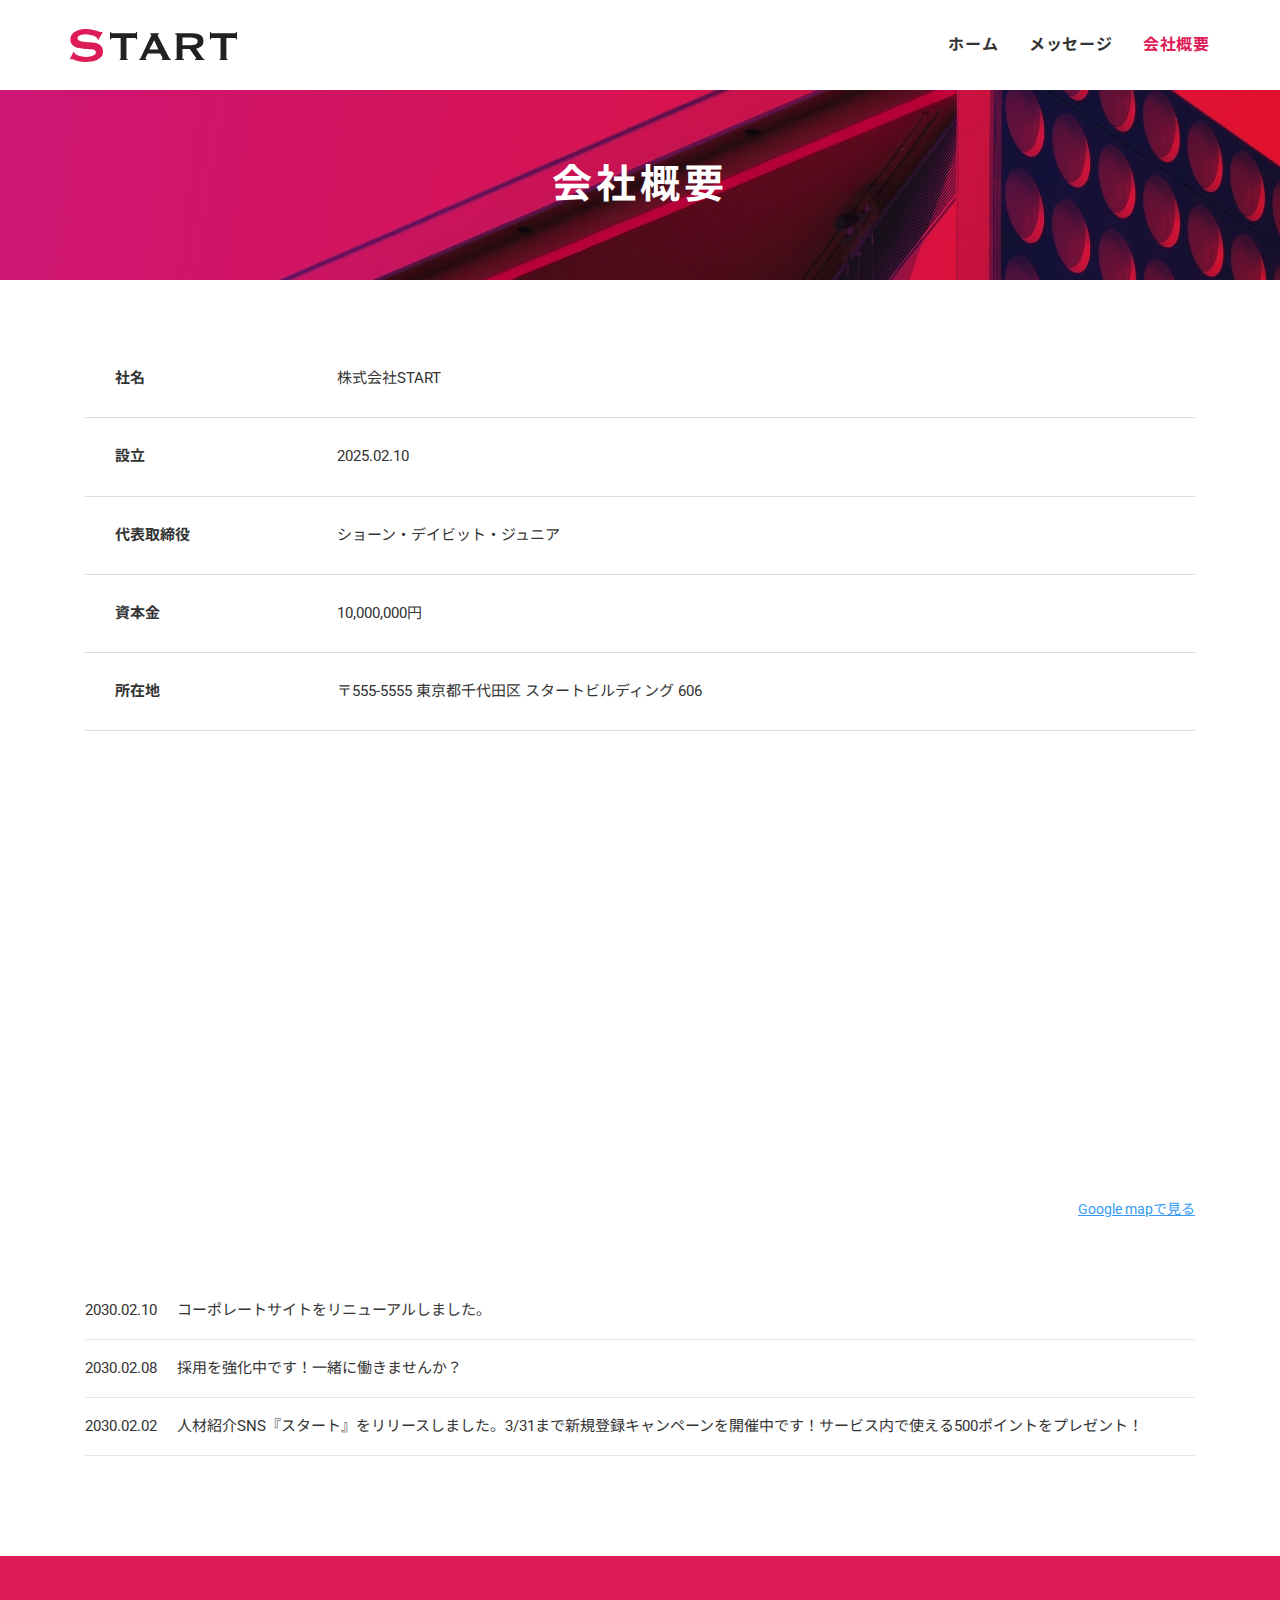
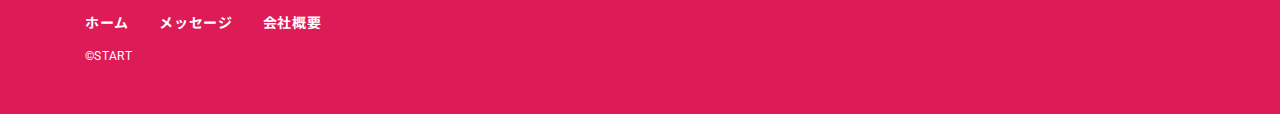
==== company.html @ 9579604e "first commit" ====
<!DOCTYPE html>
<html lang="ja">
<head>
  <meta charset="utf-8">
  <meta name="viewport" content="width=device-width,initial-scale=1">
  <meta name="description"
    content="株式会社STARTは、幸せにつながるお仕事を紹介する人材紹介会社です。人材紹介サービス『スタート』や人材紹介SNS『ゴール』を運営し、またWebデザインを学べるスクール『Webの学校』を開講しています。" />
  <title>会社概要 - START</title>
  <link rel="preconnect" href="https://fonts.googleapis.com">
  <link rel="preconnect" href="https://fonts.gstatic.com" crossorigin>
  <link
    href="https://fonts.googleapis.com/css2?family=Noto+Sans+JP:wght@500;700&family=Roboto:wght@400;700&display=swap"
    rel="stylesheet">
  <link href="https://fonts.googleapis.com/icon?family=Material+Icons+Round" rel="stylesheet">
  <link href="css/destyle.css" rel="stylesheet" />
  <link href="style.css" rel="stylesheet" />
  <link rel="icon" type="image/png" href="icon-192x192.png">
  <link rel="apple-touch-icon" type="image/png" href="apple-touch-icon-180x180.png">
  <link rel="icon" href="favicon.ico">
</head>

<body>

  <!-- wrapper-->
  <div class="wrapper">

    <!-- header -->
    <header class="header">
      <div class="header__logo">
        <a href="."><img src="img/logo.svg" alt="START"></a>
      </div>
      <div class="header__nav">
        <nav class="gnav">
          <ul class="gnav__list">
            <li class="gnav__item"><a class="gnav__link" href=".">ホーム</a></li>
            <li class="gnav__item"><a class="gnav__link" href="message.html">メッセージ</a></li>
            <li class="gnav__item"><a class="gnav__link gnav__link--active" href="company.html">会社概要</a></li>
          </ul>
        </nav>
        <button type="button" id="js-btn-menu" class="btn-menu">
          <span class="btn-menu__line"></span>
        </button>
      </div>
    </header>
    <!-- /header -->

    <!--page-header-->
    <div class="page-header">
      <div class="page-header__titleArea">
        <h2 class="page-header__title">会社概要</h2>
      </div>
    </div>
    <!--/page-header-->

    <!--content-->
    <main class="content">

      <!--company-info-->
      <div class="company-info">
        <div class="container">
          <div class="company-info__table">
            <table class="table-type01">
              <tbody>
                <tr>
                  <th>社名</th>
                  <td>株式会社START</td>
                </tr>
                <tr>
                  <th>設立</th>
                  <td>2025.02.10</td>
                </tr>
                <tr>
                  <th>代表取締役</th>
                  <td>ショーン・デイビット・ジュニア</td>
                </tr>
                <tr>
                  <th>資本金</th>
                  <td>10,000,000円</td>
                </tr>
                <tr>
                  <th>所在地</th>
                  <td>〒555-5555 東京都千代田区 スタートビルディング 606</td>
                </tr>
              </tbody>
            </table>
          </div>
          <div class="company-info__access">
            <div class="company-info__map">
              <iframe
                src="https://www.google.com/maps/embed?pb=!1m18!1m12!1m3!1d3240.828030380878!2d139.76493611544558!3d35.68123618019435!2m3!1f0!2f0!3f0!3m2!1i1024!2i768!4f13.1!3m3!1m2!1s0x60188bfbd89f700b%3A0x277c49ba34ed38!2z5p2x5Lqs6aeF!5e0!3m2!1sja!2sjp!4v1603888975255!5m2!1sja!2sjp"
                width="100%" height="auto" frameborder=" 0" style="border:0;" allowfullscreen="" aria-hidden="false"
                tabindex="0"></iframe>
            </div>
            <div class="company-info__map-link">
              <a href="https://goo.gl/maps/b5AqA853AfsPSw1Y7" target="_blank">Google mapで見る</a>
            </div>
          </div>
        </div>
      </div>
      <!--/company-info-->

      <!--company-news-->
      <div class="company-news">
        <div class="container">

          <div class="news-list">
            <ul class="news-list__list">
              <li class="news-list__item">
                <a href="#" class="news-list__link">
                  <div class="news-list__date">
                    <time datetime="2020-02-10" class="news__date">2030.02.10</time>
                  </div>
                  <div class="news-list__title">
                    コーポレートサイトをリニューアルしました。
                  </div>
                </a>
              </li>
              <li class="news-list__item">
                <a href="#" class="news-list__link">
                  <div class="news-list__date">
                    <time datetime="2020-02-08" class="news__date">2030.02.08</time>
                  </div>
                  <div class="news-list__title">
                    採用を強化中です！一緒に働きませんか？
                  </div>
                </a>
              </li>
              <li class="news-list__item">
                <a href="#" class="news-list__link">
                  <div class="news-list__date">
                    <time datetime="2020-02-02" class="news__date">2030.02.02</time>
                  </div>
                  <div class="news-list__title">
                    人材紹介SNS『スタート』をリリースしました。3/31まで新規登録キャンペーンを開催中です！サービス内で使える500ポイントをプレゼント！
                  </div>
                </a>
              </li>
            </ul>
          </div>

        </div>
      </div>
      <!--/company-news-->

    </main>
    <!--/content-->

    <!-- footer -->
    <footer class="footer">
      <div class="container">
        <nav class="footer-nav">
          <ul class="footer-nav__list">
            <li class="footer-nav__item"><a class="footer-nav__link" href=".">ホーム</a></li>
            <li class="footer-nav__item"><a class="footer-nav__link" href="message.html">メッセージ</a></li>
            <li class="footer-nav__item"><a class="footer-nav__link" href="company.html">会社概要</a></li>
          </ul>
        </nav>
        <div class="footer__copyright">&copy;START</div>
      </div>
    </footer>
    <!-- /footer -->

  </div>
  <!-- /wrapper -->

  <script src="https://ajax.googleapis.com/ajax/libs/jquery/3.6.0/jquery.min.js"></script>
  <script src="js/script.js"></script>

</body>
</html>
---- css/destyle.css ----
/*! destyle.css v3.0.0 | MIT License | https://github.com/nicolas-cusan/destyle.css */

/* Reset box-model and set borders */
/* ============================================ */

*,
::before,
::after {
  box-sizing: border-box;
  border-width: 0;
  border-style: solid;
}

/* Document */
/* ============================================ */

/**
 * 1. Correct the line height in all browsers.
 * 2. Prevent adjustments of font size after orientation changes in iOS.
 * 3. Remove gray overlay on links for iOS.
 */

html {
  line-height: 1.15; /* 1 */

  -webkit-tap-highlight-color: transparent; /* 3*/
  -webkit-text-size-adjust: 100%; /* 2 */
}

/* Sections */
/* ============================================ */

/**
 * Remove the margin in all browsers.
 */

body {
  margin: 0;
}

/**
 * Render the `main` element consistently in IE.
 */

main {
  display: block;
}

/* Vertical rhythm */
/* ============================================ */

p,
table,
blockquote,
address,
pre,
iframe,
form,
figure,
dl {
  margin: 0;
}

/* Headings */
/* ============================================ */

h1,
h2,
h3,
h4,
h5,
h6 {
  font-size: inherit;
  font-weight: inherit;
  margin: 0;
}

/* Lists (enumeration) */
/* ============================================ */

ul,
ol {
  margin: 0;
  padding: 0;
  list-style: none;
}

/* Lists (definition) */
/* ============================================ */

dt {
  font-weight: bold;
}

dd {
  margin-left: 0;
}

/* Grouping content */
/* ============================================ */

/**
 * 1. Add the correct box sizing in Firefox.
 * 2. Show the overflow in Edge and IE.
 */

hr {
  clear: both;
  overflow: visible; /* 2 */
  box-sizing: content-box; /* 1 */
  height: 0; /* 1 */
  margin: 0;
  color: inherit;
  border-top-width: 1px;
}

/**
 * 1. Correct the inheritance and scaling of font size in all browsers.
 * 2. Correct the odd `em` font sizing in all browsers.
 */

pre {
  font-family: monospace, monospace; /* 1 */
  font-size: inherit; /* 2 */
}

address {
  font-style: inherit;
}

/* Text-level semantics */
/* ============================================ */

/**
 * Remove the gray background on active links in IE 10.
 */

a {
  text-decoration: none;
  color: inherit;
  background-color: transparent;
}

/**
 * 1. Remove the bottom border in Chrome 57-
 * 2. Add the correct text decoration in Chrome, Edge, IE, Opera, and Safari.
 */

abbr[title] {
  text-decoration: underline dotted; /* 2 */
}

/**
 * Add the correct font weight in Chrome, Edge, and Safari.
 */

b,
strong {
  font-weight: bolder;
}

/**
 * 1. Correct the inheritance and scaling of font size in all browsers.
 * 2. Correct the odd `em` font sizing in all browsers.
 */

code,
kbd,
samp {
  font-family: monospace, monospace; /* 1 */
  font-size: inherit; /* 2 */
}

/**
 * Add the correct font size in all browsers.
 */

small {
  font-size: 80%;
}

/**
 * Prevent `sub` and `sup` elements from affecting the line height in
 * all browsers.
 */

sub,
sup {
  position: relative;
  font-size: 75%;
  line-height: 0;
  vertical-align: baseline;
}

sub {
  bottom: -.25em;
}

sup {
  top: -.5em;
}

/* Replaced content */
/* ============================================ */

/**
 * Prevent vertical alignment issues.
 */

svg,
img,
embed,
object,
iframe {
  vertical-align: bottom;
}

/* Forms */
/* ============================================ */

/**
 * Reset form fields to make them styleable.
 * 1. Make form elements stylable across systems iOS especially.
 * 2. Inherit text-transform from parent.
 */

button,
input,
optgroup,
select,
textarea {
  font: inherit;
  margin: 0;
  padding: 0;
  text-align: inherit;
  vertical-align: middle;
  text-transform: inherit; /* 2 */
  color: inherit;
  border-radius: 0;
  background: transparent;

  -webkit-appearance: none; /* 1 */
  appearance: none;
}

/**
 * Reset radio and checkbox appearance to preserve their look in iOS.
 */

[type="checkbox"] {
  -webkit-appearance: checkbox;
  appearance: checkbox;
}

[type="radio"] {
  -webkit-appearance: radio;
  appearance: radio;
}

/**
 * Correct cursors for clickable elements.
 */

button,
[type="button"],
[type="reset"],
[type="submit"] {
  cursor: pointer;
}

button:disabled,
[type="button"]:disabled,
[type="reset"]:disabled,
[type="submit"]:disabled {
  cursor: default;
}

/**
 * Improve outlines for Firefox and unify style with input elements & buttons.
 */

:-moz-focusring {
  outline: auto;
}

select:disabled {
  opacity: inherit;
}

/**
 * Remove padding
 */

option {
  padding: 0;
}

/**
 * Reset to invisible
 */

fieldset {
  min-width: 0;
  margin: 0;
  padding: 0;
}

legend {
  padding: 0;
}

/**
 * Add the correct vertical alignment in Chrome, Firefox, and Opera.
 */

progress {
  vertical-align: baseline;
}

/**
 * Remove the default vertical scrollbar in IE 10+.
 */

textarea {
  overflow: auto;
}

/**
 * Correct the cursor style of increment and decrement buttons in Chrome.
 */

[type="number"]::-webkit-inner-spin-button,
[type="number"]::-webkit-outer-spin-button {
  height: auto;
}

/**
 * 1. Correct the outline style in Safari.
 */

[type="search"] {
  outline-offset: -2px; /* 1 */
}

/**
 * Remove the inner padding in Chrome and Safari on macOS.
 */

[type="search"]::-webkit-search-decoration {
  -webkit-appearance: none;
}

/**
 * 1. Correct the inability to style clickable types in iOS and Safari.
 * 2. Fix font inheritance.
 */

::-webkit-file-upload-button {
  font: inherit; /* 2 */

  -webkit-appearance: button; /* 1 */
}

/**
 * Clickable labels
 */

label[for] {
  cursor: pointer;
}

/* Interactive */
/* ============================================ */

/*
 * Add the correct display in Edge, IE 10+, and Firefox.
 */

details {
  display: block;
}

/*
 * Add the correct display in all browsers.
 */

summary {
  display: list-item;
}

/*
 * Remove outline for editable content.
 */

[contenteditable]:focus {
  outline: auto;
}

/* Tables */
/* ============================================ */

/**
1. Correct table border color inheritance in all Chrome and Safari.
*/

table {
  border-color: inherit; /* 1 */
}

caption {
  text-align: left;
}

td,
th {
  padding: 0;
  vertical-align: top;
}

th {
  font-weight: bold;
  text-align: left;
}
---- style.css ----
@charset "UTF-8";

:root {
  --link-color: #349bf4;
  --main-color: #dd1b57;
  --text-color: #333;
}

/*--------------------------------
 全体
---------------------------------*/
body {
  font-family: "Roboto", "Noto Sans JP", Arial, "Hiragino Kaku Gothic ProN",
    "Hiragino Sans", Meiryo, sans-serif;
  font-size: 16px;
  color: var(--text-color);
}

a {
  color: var(--link-color);
  text-decoration: underline;
}

img {
  max-width: 100%;
  height: auto;
  vertical-align: bottom;
}

/*--------------------------------
 レイアウト
---------------------------------*/
.wrapper {
  overflow-x: hidden;
}

.container {
  max-width: 1170px;
  margin: 0 auto;
  padding: 0 30px;
}

.content {
  display: grid;
  padding: 60px 0 100px;
  row-gap: 80px;
}

/*--------------------------------
 見出し
---------------------------------*/
.heading-primary {
  font-size: 40px;
  font-weight: bold;
  line-height: 1;
  letter-spacing: 0.05em;
  color: var(--main-color);
}

/*--------------------------------
 テーブル
---------------------------------*/
.table-type01 {
  width: 100%;
  font-size: 15px;
  border-collapse: collapse;
  border-spacing: 0;
}

.table-type01 tr {
  border-bottom: solid 1px #ddd;
}

.table-type01 th,
.table-type01 td {
  text-align: left;
  padding: 30px;
}

.table-type01 th {
  width: 20%;
}

.table-type01 p:not(:last-child) {
  margin-bottom: 10px;
}

.table-type01 ul {
  margin-left: 20px;
}

/*--------------------------------
ヘッダー
---------------------------------*/
.header {
  display: flex;
  align-items: center;
  justify-content: space-between;
  height: 90px;
  padding: 30px 70px;
}

.header__logo {
  line-height: 1;
}

/*--------------------------------
 グローバルナビ
---------------------------------*/
.gnav__list {
  display: flex;
  position: relative;
  align-items: center;
  justify-content: center;
  column-gap: 30px;
}

.gnav__item {
  font-size: 16px;
  font-weight: bold;
  line-height: 1;
  letter-spacing: 0.05em;
}

.gnav__link {
  color: var(--text-color);
  text-decoration: none;
}

.gnav__link:hover {
  color: var(--main-color);
}

.gnav__link--active {
  color: var(--main-color);
}

.btn-menu {
  display: none;
}

/*--------------------------------
 メインビジュアル
---------------------------------*/
.mv {
  display: flex;
  align-items: center;
  justify-content: center;
  height: 600px;
  background-image: url(img/pc_mv.jpg);
  background-repeat: no-repeat;
  background-position: center center;
  background-size: cover;
}

.mv__titleArea {
  color: #fff;
  text-align: center;
}

.mv__title {
  font-size: 160px;
  font-weight: bold;
  line-height: 1;
  text-shadow: 0 4px 6px rgb(0 0 0 / 25%);
  margin-bottom: 10px;
}

.mv__subtitle {
  font-size: 24px;
  line-height: 1;
  letter-spacing: 0.1em;
}

/*--------------------------------
 ニュース
---------------------------------*/
.news__inner {
  display: flex;
  column-gap: 90px;
}

.news__body {
  flex: 1;
}

.news-list__link {
  display: flex;
  color: var(--text-color);
  text-decoration: none;
}

.news-list__link:hover {
  color: var(--main-color);
}

.news-list__item {
  font-size: 15px;
  line-height: 1.8;
  margin-bottom: 15px;
  padding-bottom: 15px;
  border-bottom: 1px solid #e8e8e8;
}

.news-list__item:last-child {
  margin-bottom: 0;
}

.news-list__title {
  font-size: 15px;
  line-height: 1.8;
}

.news-list__date {
  margin-right: 20px;
}

/*--------------------------------
サービス
---------------------------------*/
.service__heading {
  position: relative;
  margin-bottom: 50px;
}

.service__heading::before {
  display: block;
  content: "SERVICE";
  position: absolute;
  top: -40px;
  right: -20px;
  z-index: -1;
  font-size: 168px;
  font-weight: bold;
  line-height: 1;
  color: #f2f2f2;
}

.service-list {
  display: grid;
  column-gap: 30px;
  grid-template-columns: repeat(3, 1fr);
}

.service-list__item {
  padding: 50px;
  border-radius: 8px;
  background-color: #fff;
  box-shadow: 0 3px 21px rgba(0, 0, 0, 0.16);
}

.service-list__img-wrapper {
  text-align: center;
  margin-bottom: 10px;
}

.service-list__img {
  font-size: 48px;
  color: var(--main-color);
  vertical-align: bottom;
}

.service-list__title {
  font-size: 18px;
  font-weight: bold;
  text-align: center;
}

.service-list__text {
  font-size: 14px;
  line-height: 1.7;
  margin-top: 15px;
}

/*--------------------------------
 下層ページ：ヘッダー
---------------------------------*/
.page-header {
  display: flex;
  align-items: center;
  justify-content: center;
  height: 190px;
  background-image: url(img/pc_header.jpg);
  background-repeat: no-repeat;
  background-position: center center;
  background-size: cover;
}

.page-header__titleArea {
  color: #fff;
  text-align: center;
}

.page-header__title {
  font-size: 40px;
  font-weight: bold;
  line-height: 1;
  letter-spacing: 0.1em;
}

/*--------------------------------
 下層ページ：メッセージ
---------------------------------*/
.message {
  max-width: 850px;
  margin: 0 auto;
}

.message__title {
  font-size: 40px;
  font-weight: bold;
  line-height: 1.5;
  letter-spacing: 0.05em;
  color: var(--main-color);
  text-align: center;
  margin-bottom: 20px;
}

.message__subtitle {
  font-size: 18px;
  line-height: 1.6;
  letter-spacing: 0.05em;
  text-align: center;
  margin-bottom: 40px;
}

.ceo-message__img-wrapper {
  width: 100px;
  margin: 0 25px 15px 0;
  float: left;
}

.ceo-message__img {
  border-radius: 50%;
}

.ceo-message__text {
  line-height: 1.6;
  letter-spacing: 0.05em;
}

.ceo-message__text a {
  color: var(--link-color);
}

/*--------------------------------
 下層ページ：会社概要
---------------------------------*/
.company-info__table {
  margin-bottom: 50px;
}

.company-info__map iframe {
  height: 400px;
}

.company-info__map-link {
  font-size: 14px;
  text-align: right;
  margin-top: 20px;
}

/*--------------------------------
 フッター
---------------------------------*/
.footer {
  color: #fff;
  padding: 60px 20px 50px;
  background-color: var(--main-color);
}

.footer-nav {
  margin-bottom: 20px;
}

.footer-nav__list {
  display: flex;
  column-gap: 30px;
}

.footer-nav__item {
  font-size: 14px;
  font-weight: bold;
  line-height: 1;
  letter-spacing: 0.05em;
}

.footer-nav__link {
  color: var(--text-color);
  color: #fff;
  text-decoration: none;
}

.footer__copyright {
  font-size: 12px;
  letter-spacing: 0.03em;
}

/*media Queries 767
----------------------------------------------------*/
@media screen and (max-width: 767px) {
  body {
    font-size: 15px;
  }

  .heading-primary {
    font-size: 32px;
  }

  /* レイアウト */
  .container {
    padding: 0 20px;
  }

  .content {
    padding: 40px 0 60px;
    row-gap: 50px;
  }

  .table-type01 {
    font-size: 14px;
    line-height: 1.5;
  }

  .table-type01 th,
  .table-type01 td {
    padding: 20px 0;
  }

  .table-type01 th {
    width: 100px;
  }

  /* ヘッダー */
  .header {
    position: relative;
    height: 60px;
    padding: 20px;
  }

  .header__logo {
    width: 107px;
  }

  .gnav {
    display: none;
    position: fixed;
    top: 0;
    right: 0;
    z-index: 10;
    width: 180px;
    height: 100%;
    background-color: var(--main-color);
    box-shadow: -10px 0 35px -20px rgb(0 0 0 / 25%);
  }

  .gnav__list {
    display: flex;
    flex-direction: column;
    align-items: flex-start;
    width: 180px;
    padding: 90px 20px 20px 50px;
    row-gap: 25px;
  }

  .gnav__link {
    color: #fff;
  }

  .gnav__link:hover {
    color: #fff;
  }

  .gnav__link--active {
    opacity: 0.6;
  }

  .btn-menu {
    display: flex;
    position: absolute;
    top: 0;
    right: 0;
    z-index: 100;
    align-items: center;
    justify-content: center;
    width: 60px;
    height: 60px;
    text-align: center;
    padding: 21px 16px;
    border: none;
    outline: none;
    background: none;
    background-color: var(--main-color);
    cursor: pointer;
    appearance: none;
  }

  .btn-menu__line {
    display: block;
    position: relative;
    left: 0;
    width: 100%;
    height: 2px;
    transition: all 0.4s;
    border-radius: 4px;
    background-color: #fff;
  }

  .btn-menu__line::before,
  .btn-menu__line::after {
    display: block;
    content: "";
    position: absolute;
    width: 100%;
    height: 100%;
    transition: inherit;
    border-radius: 4px;
    background-color: #fff;
  }

  .btn-menu__line::before {
    top: -8px;
  }

  .btn-menu__line::after {
    top: 8px;
  }

  .btn-menu.active .btn-menu__line {
    background-color: transparent;
  }

  .btn-menu.active .btn-menu__line::before,
  .btn-menu.active .btn-menu__line::after {
    top: 0;
    background-color: #fff;
  }

  .btn-menu.active .btn-menu__line::before {
    transform: rotate(45deg);
  }

  .btn-menu.active .btn-menu__line::after {
    transform: rotate(-45deg);
  }

  /* メインビジュアル */
  .mv {
    height: 460px;
    background-image: url(img/sp_mv.jpg);
  }

  .mv__title {
    font-size: 80px;
  }

  .mv__subtitle {
    font-size: 20px;
  }

  /* ニュース */
  .news__heading {
    margin-bottom: 20px;
  }

  .news__inner {
    display: block;
  }

  .news-list__link {
    flex-direction: column;
  }

  .news-list__item {
    font-size: 15px;
    line-height: 1.8;
  }

  .news-list__item:last-child {
    margin-bottom: 0;
  }

  .news-list__title {
    line-height: 1.6;
  }

  .news-list__date {
    margin-right: 0;
  }

  /* サービス */
  .service__heading {
    margin-bottom: 20px;
  }

  .service__heading::before {
    top: -2px;
    right: -30px;
    font-size: 70px;
  }

  .service-list {
    row-gap: 20px;
    grid-template-columns: 1fr;
  }

  .service-list__item {
    padding: 40px 30px;
  }

  .service-list__img-wrapper {
    margin-bottom: 5px;
  }

  .service-list__img {
    font-size: 60px;
  }

  .service-list__title {
    font-size: 16px;
  }

  .service-list__text {
    margin-top: 10px;
  }

  /* 下層ページ：ヘッダー */
  .page-header {
    height: 160px;
    background-image: url(img/sp_header.jpg);
  }

  .page-header__title {
    font-size: 28px;
  }

  /* 下層ページ：メッセージ */
  .message__title {
    font-size: 24px;
    margin-bottom: 15px;
  }

  .message__subtitle {
    font-size: 15px;
    margin-bottom: 30px;
  }

  .ceo-message__img-wrapper {
    margin: 0 15px 10px 0;
  }

  .office-img {
    height: 260px;
    object-fit: cover;
  }

  /* 下層ページ：会社概要 */
  .company-info__map iframe {
    height: 300px;
  }

  .company-info__map-link {
    font-size: 12px;
    margin-top: 15px;
  }

  /* フッター */
  .footer {
    padding: 40px 0 30px;
  }

  .footer-nav__list {
    column-gap: 25px;
  }

  .footer-nav__item {
    font-size: 12px;
  }

  .footer-copyright {
    font-size: 10px;
  }
}
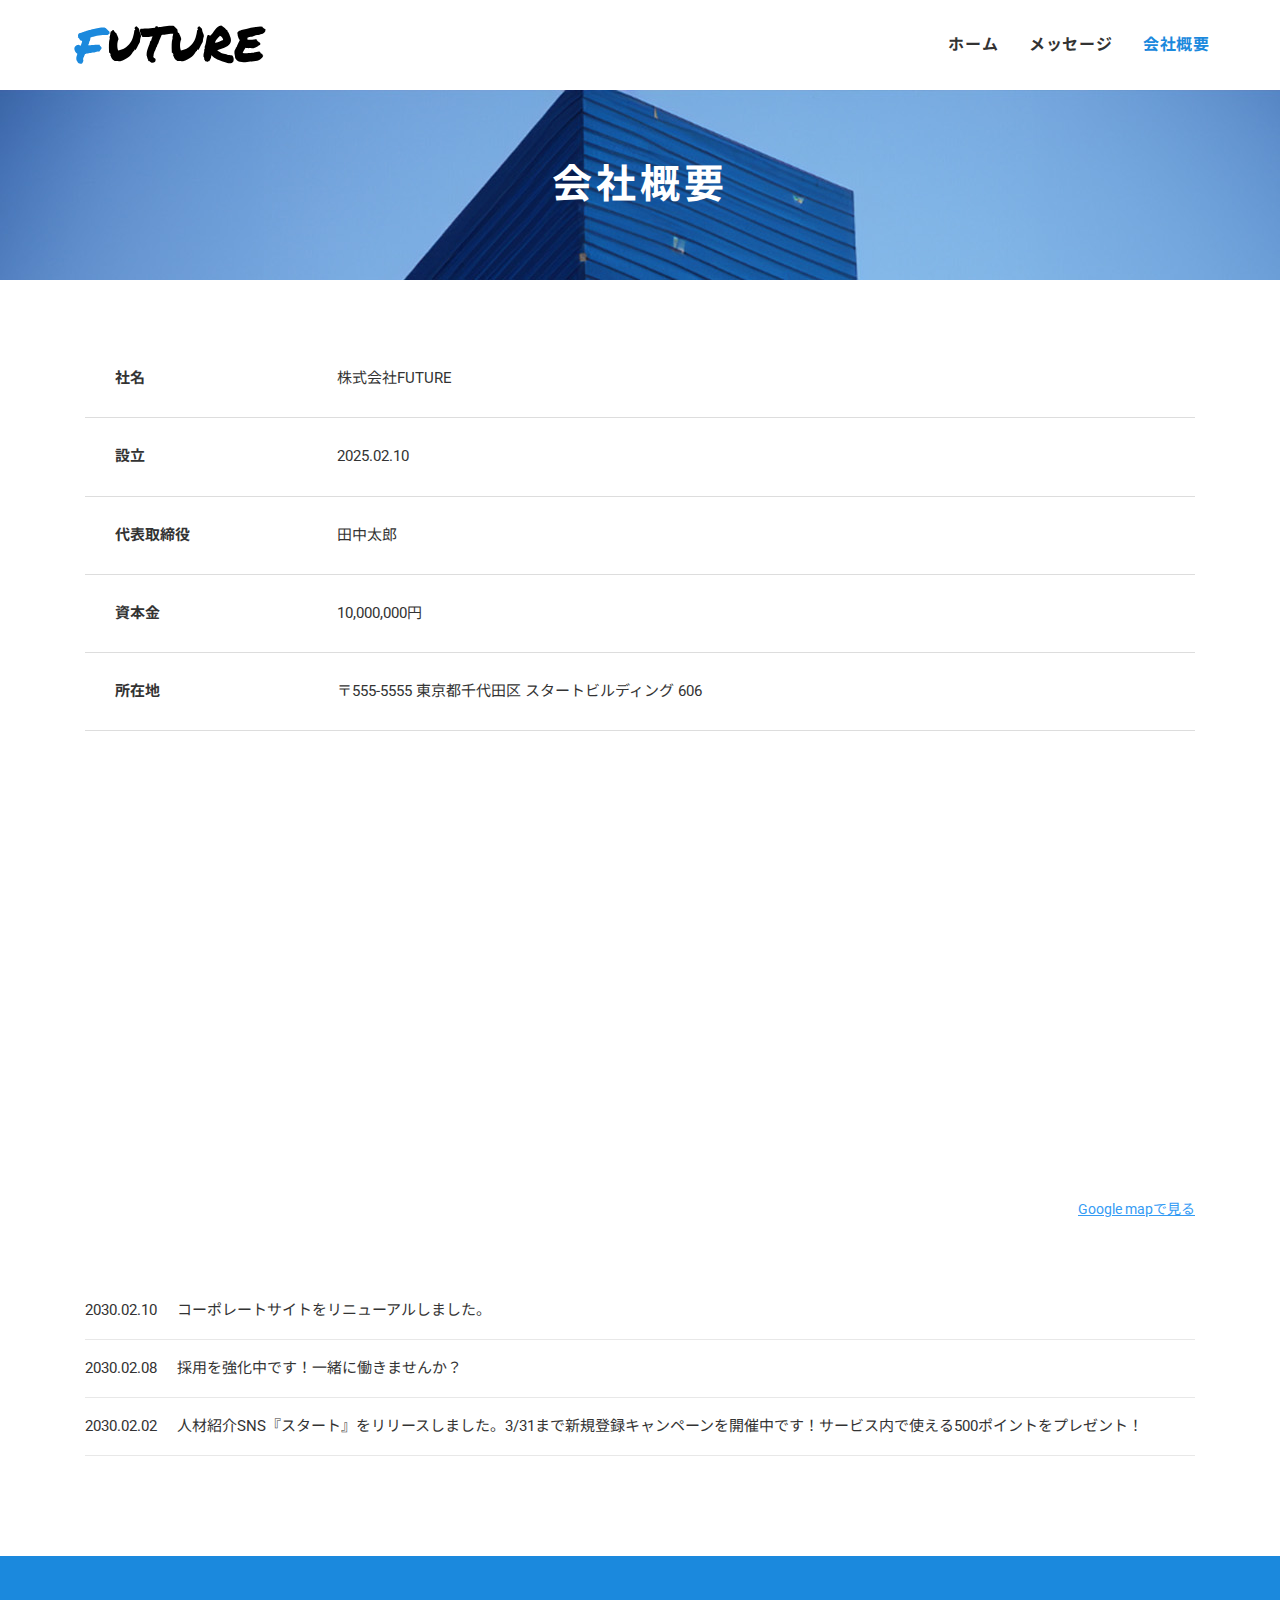
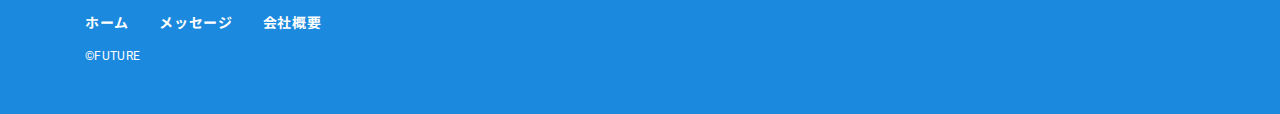
==== commit b47530f2: "fix names" ====
--- a/company.html
+++ b/company.html
@@ -1,170 +1,200 @@
 <!DOCTYPE html>
 <html lang="ja">
-<head>
-  <meta charset="utf-8">
-  <meta name="viewport" content="width=device-width,initial-scale=1">
-  <meta name="description"
-    content="株式会社STARTは、幸せにつながるお仕事を紹介する人材紹介会社です。人材紹介サービス『スタート』や人材紹介SNS『ゴール』を運営し、またWebデザインを学べるスクール『Webの学校』を開講しています。" />
-  <title>会社概要 - START</title>
-  <link rel="preconnect" href="https://fonts.googleapis.com">
-  <link rel="preconnect" href="https://fonts.gstatic.com" crossorigin>
-  <link
-    href="https://fonts.googleapis.com/css2?family=Noto+Sans+JP:wght@500;700&family=Roboto:wght@400;700&display=swap"
-    rel="stylesheet">
-  <link href="https://fonts.googleapis.com/icon?family=Material+Icons+Round" rel="stylesheet">
-  <link href="css/destyle.css" rel="stylesheet" />
-  <link href="style.css" rel="stylesheet" />
-  <link rel="icon" type="image/png" href="icon-192x192.png">
-  <link rel="apple-touch-icon" type="image/png" href="apple-touch-icon-180x180.png">
-  <link rel="icon" href="favicon.ico">
-</head>
-
-<body>
-
-  <!-- wrapper-->
-  <div class="wrapper">
-
-    <!-- header -->
-    <header class="header">
-      <div class="header__logo">
-        <a href="."><img src="img/logo.svg" alt="START"></a>
+  <head>
+    <meta charset="utf-8" />
+    <meta name="viewport" content="width=device-width,initial-scale=1" />
+    <meta
+      name="description"
+      content="株式会社FUTUREは、幸せにつながるお仕事を紹介する人材紹介会社です。人材紹介サービス『スタート』や人材紹介SNS『ゴール』を運営し、またWebデザインを学べるスクール『Webの学校』を開講しています。"
+    />
+    <title>会社概要 - FUTURE</title>
+    <link rel="preconnect" href="https://fonts.googleapis.com" />
+    <link rel="preconnect" href="https://fonts.gstatic.com" crossorigin />
+    <link
+      href="https://fonts.googleapis.com/css2?family=Noto+Sans+JP:wght@500;700&family=Roboto:wght@400;700&display=swap"
+      rel="stylesheet"
+    />
+    <link
+      href="https://fonts.googleapis.com/icon?family=Material+Icons+Round"
+      rel="stylesheet"
+    />
+    <link href="css/destyle.css" rel="stylesheet" />
+    <link href="style.css" rel="stylesheet" />
+    <link rel="icon" type="image/png" href="icon-192x192.png" />
+    <link
+      rel="apple-touch-icon"
+      type="image/png"
+      href="apple-touch-icon-180x180.png"
+    />
+    <link rel="icon" href="favicon.ico" />
+  </head>
+
+  <body>
+    <!-- wrapper-->
+    <div class="wrapper">
+      <!-- header -->
+      <header class="header">
+        <div class="header__logo">
+          <a href="."><img src="img/logo.svg" alt="FUTURE" class="logo" /></a>
+        </div>
+        <div class="header__nav">
+          <nav class="gnav">
+            <ul class="gnav__list">
+              <li class="gnav__item">
+                <a class="gnav__link" href=".">ホーム</a>
+              </li>
+              <li class="gnav__item">
+                <a class="gnav__link" href="message.html">メッセージ</a>
+              </li>
+              <li class="gnav__item">
+                <a class="gnav__link gnav__link--active" href="company.html"
+                  >会社概要</a
+                >
+              </li>
+            </ul>
+          </nav>
+          <button type="button" id="js-btn-menu" class="btn-menu">
+            <span class="btn-menu__line"></span>
+          </button>
+        </div>
+      </header>
+      <!-- /header -->
+
+      <!--page-header-->
+      <div class="page-header">
+        <div class="page-header__titleArea">
+          <h2 class="page-header__title">会社概要</h2>
+        </div>
       </div>
-      <div class="header__nav">
-        <nav class="gnav">
-          <ul class="gnav__list">
-            <li class="gnav__item"><a class="gnav__link" href=".">ホーム</a></li>
-            <li class="gnav__item"><a class="gnav__link" href="message.html">メッセージ</a></li>
-            <li class="gnav__item"><a class="gnav__link gnav__link--active" href="company.html">会社概要</a></li>
-          </ul>
-        </nav>
-        <button type="button" id="js-btn-menu" class="btn-menu">
-          <span class="btn-menu__line"></span>
-        </button>
-      </div>
-    </header>
-    <!-- /header -->
-
-    <!--page-header-->
-    <div class="page-header">
-      <div class="page-header__titleArea">
-        <h2 class="page-header__title">会社概要</h2>
-      </div>
-    </div>
-    <!--/page-header-->
-
-    <!--content-->
-    <main class="content">
-
-      <!--company-info-->
-      <div class="company-info">
-        <div class="container">
-          <div class="company-info__table">
-            <table class="table-type01">
-              <tbody>
-                <tr>
-                  <th>社名</th>
-                  <td>株式会社START</td>
-                </tr>
-                <tr>
-                  <th>設立</th>
-                  <td>2025.02.10</td>
-                </tr>
-                <tr>
-                  <th>代表取締役</th>
-                  <td>ショーン・デイビット・ジュニア</td>
-                </tr>
-                <tr>
-                  <th>資本金</th>
-                  <td>10,000,000円</td>
-                </tr>
-                <tr>
-                  <th>所在地</th>
-                  <td>〒555-5555 東京都千代田区 スタートビルディング 606</td>
-                </tr>
-              </tbody>
-            </table>
-          </div>
-          <div class="company-info__access">
-            <div class="company-info__map">
-              <iframe
-                src="https://www.google.com/maps/embed?pb=!1m18!1m12!1m3!1d3240.828030380878!2d139.76493611544558!3d35.68123618019435!2m3!1f0!2f0!3f0!3m2!1i1024!2i768!4f13.1!3m3!1m2!1s0x60188bfbd89f700b%3A0x277c49ba34ed38!2z5p2x5Lqs6aeF!5e0!3m2!1sja!2sjp!4v1603888975255!5m2!1sja!2sjp"
-                width="100%" height="auto" frameborder=" 0" style="border:0;" allowfullscreen="" aria-hidden="false"
-                tabindex="0"></iframe>
+      <!--/page-header-->
+
+      <!--content-->
+      <main class="content">
+        <!--company-info-->
+        <div class="company-info">
+          <div class="container">
+            <div class="company-info__table">
+              <table class="table-type01">
+                <tbody>
+                  <tr>
+                    <th>社名</th>
+                    <td>株式会社FUTURE</td>
+                  </tr>
+                  <tr>
+                    <th>設立</th>
+                    <td>2025.02.10</td>
+                  </tr>
+                  <tr>
+                    <th>代表取締役</th>
+                    <td>田中太郎</td>
+                  </tr>
+                  <tr>
+                    <th>資本金</th>
+                    <td>10,000,000円</td>
+                  </tr>
+                  <tr>
+                    <th>所在地</th>
+                    <td>〒555-5555 東京都千代田区 スタートビルディング 606</td>
+                  </tr>
+                </tbody>
+              </table>
             </div>
-            <div class="company-info__map-link">
-              <a href="https://goo.gl/maps/b5AqA853AfsPSw1Y7" target="_blank">Google mapで見る</a>
+            <div class="company-info__access">
+              <div class="company-info__map">
+                <iframe
+                  src="https://www.google.com/maps/embed?pb=!1m18!1m12!1m3!1d3240.828030380878!2d139.76493611544558!3d35.68123618019435!2m3!1f0!2f0!3f0!3m2!1i1024!2i768!4f13.1!3m3!1m2!1s0x60188bfbd89f700b%3A0x277c49ba34ed38!2z5p2x5Lqs6aeF!5e0!3m2!1sja!2sjp!4v1603888975255!5m2!1sja!2sjp"
+                  width="100%"
+                  height="auto"
+                  frameborder=" 0"
+                  style="border: 0"
+                  allowfullscreen=""
+                  aria-hidden="false"
+                  tabindex="0"
+                ></iframe>
+              </div>
+              <div class="company-info__map-link">
+                <a href="https://goo.gl/maps/b5AqA853AfsPSw1Y7" target="_blank"
+                  >Google mapで見る</a
+                >
+              </div>
             </div>
           </div>
         </div>
-      </div>
-      <!--/company-info-->
-
-      <!--company-news-->
-      <div class="company-news">
+        <!--/company-info-->
+
+        <!--company-news-->
+        <div class="company-news">
+          <div class="container">
+            <div class="news-list">
+              <ul class="news-list__list">
+                <li class="news-list__item">
+                  <a href="#" class="news-list__link">
+                    <div class="news-list__date">
+                      <time datetime="2020-02-10" class="news__date"
+                        >2030.02.10</time
+                      >
+                    </div>
+                    <div class="news-list__title">
+                      コーポレートサイトをリニューアルしました。
+                    </div>
+                  </a>
+                </li>
+                <li class="news-list__item">
+                  <a href="#" class="news-list__link">
+                    <div class="news-list__date">
+                      <time datetime="2020-02-08" class="news__date"
+                        >2030.02.08</time
+                      >
+                    </div>
+                    <div class="news-list__title">
+                      採用を強化中です！一緒に働きませんか？
+                    </div>
+                  </a>
+                </li>
+                <li class="news-list__item">
+                  <a href="#" class="news-list__link">
+                    <div class="news-list__date">
+                      <time datetime="2020-02-02" class="news__date"
+                        >2030.02.02</time
+                      >
+                    </div>
+                    <div class="news-list__title">
+                      人材紹介SNS『スタート』をリリースしました。3/31まで新規登録キャンペーンを開催中です！サービス内で使える500ポイントをプレゼント！
+                    </div>
+                  </a>
+                </li>
+              </ul>
+            </div>
+          </div>
+        </div>
+        <!--/company-news-->
+      </main>
+      <!--/content-->
+
+      <!-- footer -->
+      <footer class="footer">
         <div class="container">
-
-          <div class="news-list">
-            <ul class="news-list__list">
-              <li class="news-list__item">
-                <a href="#" class="news-list__link">
-                  <div class="news-list__date">
-                    <time datetime="2020-02-10" class="news__date">2030.02.10</time>
-                  </div>
-                  <div class="news-list__title">
-                    コーポレートサイトをリニューアルしました。
-                  </div>
-                </a>
-              </li>
-              <li class="news-list__item">
-                <a href="#" class="news-list__link">
-                  <div class="news-list__date">
-                    <time datetime="2020-02-08" class="news__date">2030.02.08</time>
-                  </div>
-                  <div class="news-list__title">
-                    採用を強化中です！一緒に働きませんか？
-                  </div>
-                </a>
-              </li>
-              <li class="news-list__item">
-                <a href="#" class="news-list__link">
-                  <div class="news-list__date">
-                    <time datetime="2020-02-02" class="news__date">2030.02.02</time>
-                  </div>
-                  <div class="news-list__title">
-                    人材紹介SNS『スタート』をリリースしました。3/31まで新規登録キャンペーンを開催中です！サービス内で使える500ポイントをプレゼント！
-                  </div>
-                </a>
+          <nav class="footer-nav">
+            <ul class="footer-nav__list">
+              <li class="footer-nav__item">
+                <a class="footer-nav__link" href=".">ホーム</a>
+              </li>
+              <li class="footer-nav__item">
+                <a class="footer-nav__link" href="message.html">メッセージ</a>
+              </li>
+              <li class="footer-nav__item">
+                <a class="footer-nav__link" href="company.html">会社概要</a>
               </li>
             </ul>
-          </div>
-
-        </div>
-      </div>
-      <!--/company-news-->
-
-    </main>
-    <!--/content-->
-
-    <!-- footer -->
-    <footer class="footer">
-      <div class="container">
-        <nav class="footer-nav">
-          <ul class="footer-nav__list">
-            <li class="footer-nav__item"><a class="footer-nav__link" href=".">ホーム</a></li>
-            <li class="footer-nav__item"><a class="footer-nav__link" href="message.html">メッセージ</a></li>
-            <li class="footer-nav__item"><a class="footer-nav__link" href="company.html">会社概要</a></li>
-          </ul>
-        </nav>
-        <div class="footer__copyright">&copy;START</div>
-      </div>
-    </footer>
-    <!-- /footer -->
-
-  </div>
-  <!-- /wrapper -->
-
-  <script src="https://ajax.googleapis.com/ajax/libs/jquery/3.6.0/jquery.min.js"></script>
-  <script src="js/script.js"></script>
-
-</body>
-</html>+          </nav>
+          <div class="footer__copyright">&copy;FUTURE</div>
+        </div>
+      </footer>
+      <!-- /footer -->
+    </div>
+    <!-- /wrapper -->
+
+    <script src="https://ajax.googleapis.com/ajax/libs/jquery/3.6.0/jquery.min.js"></script>
+    <script src="js/script.js"></script>
+  </body>
+</html>
--- a/style.css
+++ b/style.css
@@ -2,7 +2,7 @@
 
 :root {
   --link-color: #349bf4;
-  --main-color: #dd1b57;
+  --main-color: #1b89dd;
   --text-color: #333;
 }
 
@@ -25,6 +25,10 @@
   max-width: 100%;
   height: auto;
   vertical-align: bottom;
+}
+
+.logo {
+  width: 200px;
 }
 
 /*--------------------------------
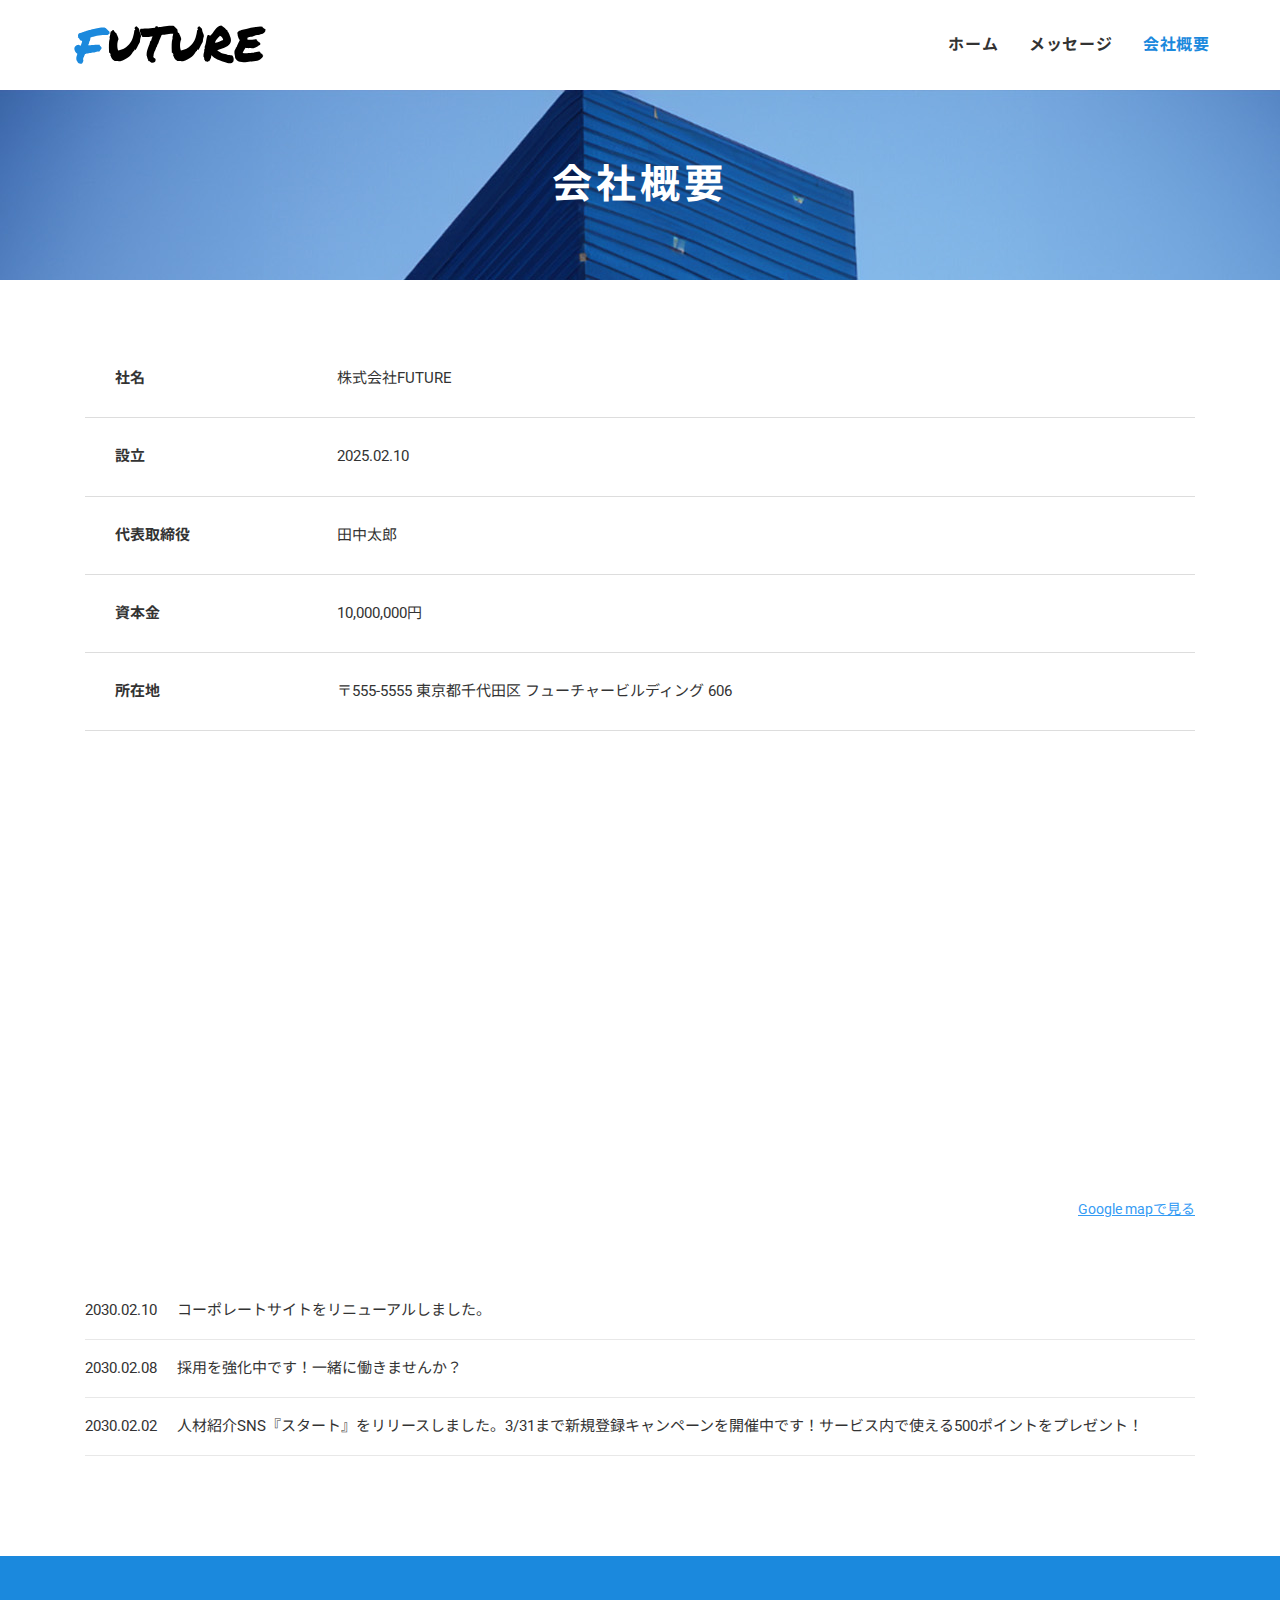
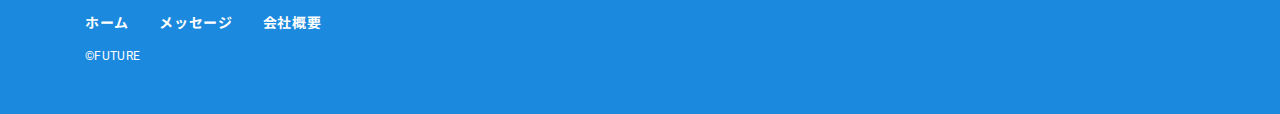
==== commit fff1180c: "change text" ====
--- a/company.html
+++ b/company.html
@@ -94,7 +94,9 @@
                   </tr>
                   <tr>
                     <th>所在地</th>
-                    <td>〒555-5555 東京都千代田区 スタートビルディング 606</td>
+                    <td>
+                      〒555-5555 東京都千代田区 フューチャービルディング 606
+                    </td>
                   </tr>
                 </tbody>
               </table>
